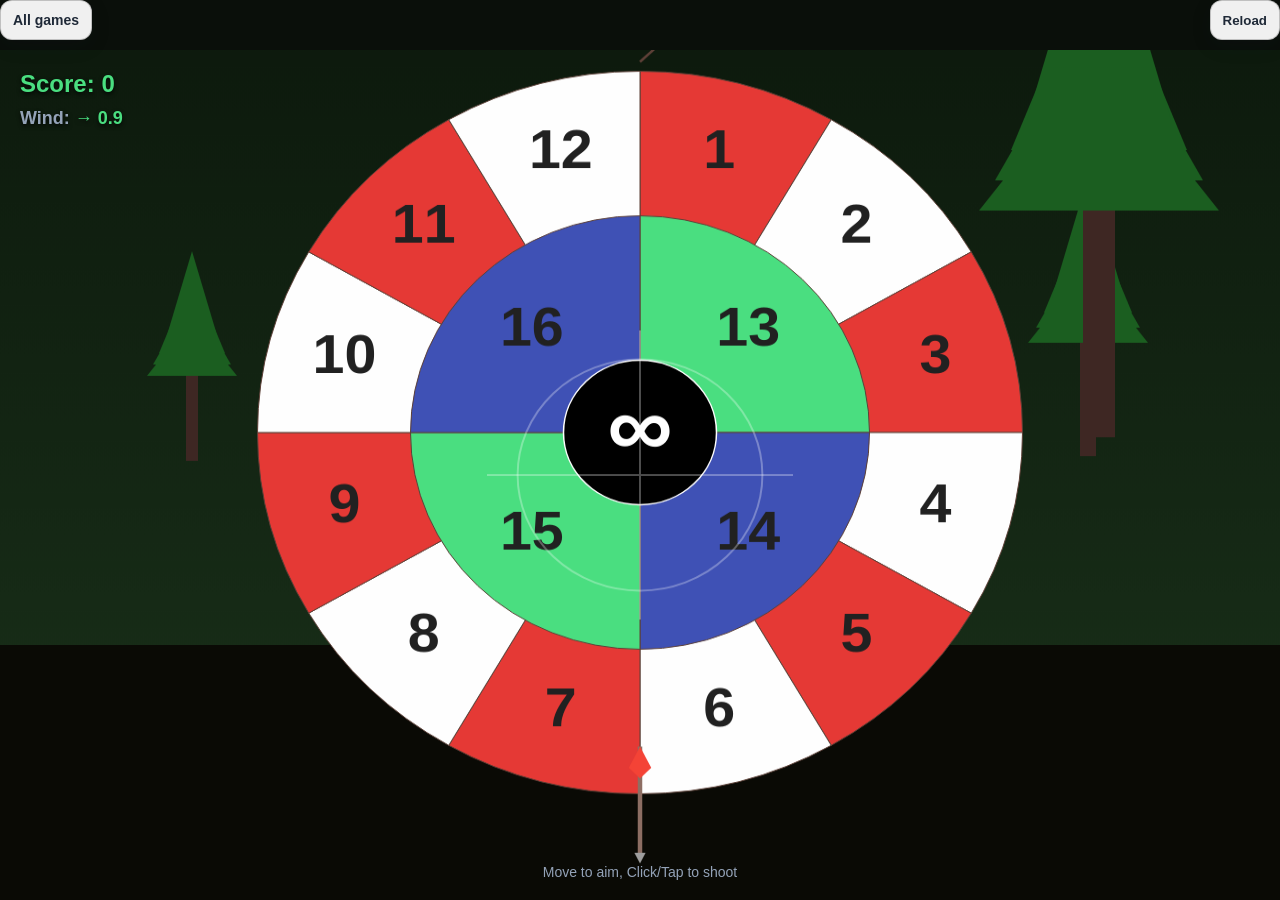
==== docs/games/archer/index.html @ 18b4fd48 "feat: add Archer game with 3D effects, wind mechanics, and mobile joystick" ====
<!DOCTYPE html>
<html lang="en">
<head>
    <meta charset="UTF-8">
    <meta name="viewport" content="width=device-width, initial-scale=1.0, viewport-fit=cover">
    <title>Archer - Pizza Games</title>
    <style>
        :root {
            --frame-pad: max(12px, env(safe-area-inset-top, 0px)) max(12px, env(safe-area-inset-right, 0px))
                max(12px, env(safe-area-inset-bottom, 0px)) max(12px, env(safe-area-inset-left, 0px));
        }
        html {
            box-sizing: border-box;
            height: 100%;
        }
        *, *::before, *::after {
            box-sizing: inherit;
        }
        body {
            margin: 0;
            padding: 0;
            min-height: 100%;
            min-height: 100dvh;
            background: #0a0f0a;
            color: #e2f0e2;
            font-family: 'Segoe UI', Tahoma, Geneva, Verdana, sans-serif;
            display: flex;
            flex-direction: column;
            align-items: stretch;
            overflow: hidden;
        }
        #game-container {
            position: absolute;
            top: 0;
            left: 0;
            width: 100%;
            height: 100%;
            display: flex;
            flex-direction: column;
            overflow: hidden;
        }
        .canvas-wrap {
            position: relative;
            width: 100%;
            height: 100%;
            overflow: hidden;
            margin: 0;
        }
        #gameCanvas {
            display: block;
            width: 100%;
            height: 100%;
            touch-action: none;
            background: #050805;
            cursor: crosshair;
        }
        #hud {
            position: absolute;
            top: 20px;
            left: 20px;
            pointer-events: none;
            display: flex;
            flex-direction: column;
            gap: 10px;
            text-shadow: 0 2px 4px rgba(0,0,0,0.8);
        }
        .score-box {
            font-size: 24px;
            font-weight: bold;
            color: #4ade80;
        }
        #feedback {
            position: absolute;
            top: 50%;
            left: 50%;
            transform: translate(-50%, -50%);
            font-size: 80px;
            pointer-events: none;
            opacity: 0;
            transition: opacity 0.3s ease, transform 0.5s ease;
        }
        #feedback.show {
            opacity: 1;
            transform: translate(-50%, -60%);
        }
        #instructions {
            position: absolute;
            bottom: 20px;
            left: 0;
            right: 0;
            text-align: center;
            color: #94a3b8;
            font-size: 14px;
            pointer-events: none;
        }
        /* Joystick Styles */
        .joystick {
            position: absolute;
            left: 50%;
            bottom: max(16px, env(safe-area-inset-bottom, 0px));
            width: 120px;
            height: 120px;
            z-index: 3;
            touch-action: none;
            -webkit-tap-highlight-color: transparent;
            display: none; /* Only show on mobile */
            transform: translateX(-50%);
        }
        .joystick__ring {
            position: absolute;
            inset: 0;
            border-radius: 50%;
            background: rgba(15, 23, 42, 0.55);
            border: 2px solid rgba(148, 163, 184, 0.35);
            box-shadow: inset 0 0 20px rgba(0, 0, 0, 0.35);
        }
        .joystick__knob {
            position: absolute;
            width: 44px;
            height: 44px;
            margin: -22px 0 0 -22px;
            left: 50%;
            top: 50%;
            border-radius: 50%;
            background: radial-gradient(circle at 30% 30%, #64748b, #334155);
            border: 2px solid rgba(226, 232, 240, 0.35);
            box-shadow: 0 4px 12px rgba(0, 0, 0, 0.4);
            pointer-events: none;
        }
        @media (max-width: 1024px) {
            .joystick {
                display: block;
            }
            #instructions {
                bottom: 170px;
            }
        }
    </style>
    <link rel="stylesheet" href="../../css/game-chrome.css">
</head>
<body>
    <div id="game-container">
        <div class="canvas-wrap">
            <canvas id="gameCanvas" width="1600" height="900" aria-label="Archery Range"></canvas>
            <div id="hud">
                <div class="score-box">Score: <span id="scoreVal">0</span></div>
                <div id="windBox" style="color: #94a3b8; font-size: 18px; font-weight: bold;">Wind: <span id="windVal">Calm</span></div>
                <div id="trophyBox" style="font-size: 24px; margin-top: 5px;"></div>
            </div>
            <div id="feedback" role="status" aria-live="polite"></div>
            <div id="instructions">Move to aim, Click/Tap to shoot</div>
            
            <div class="joystick" id="joystick">
                <div class="joystick__ring"></div>
                <div class="joystick__knob" id="joystickKnob"></div>
            </div>
        </div>
    </div>

    <script>
        (function() {
            const canvas = document.getElementById('gameCanvas');
            const ctx = canvas.getContext('2d');
            const scoreEl = document.getElementById('scoreVal');
            const feedbackEl = document.getElementById('feedback');
            const windEl = document.getElementById('windVal');
            const trophyBox = document.getElementById('trophyBox');
            const joystickEl = document.getElementById('joystick');
            const joystickKnob = document.getElementById('joystickKnob');

            let W, H;
            let score = 0;
            let wind = 0; // Horizontal wind force
            let trophyCount = 0;
            let gameState = 'aiming'; // 'aiming', 'flying', 'result'
            let arrow = { x: 0, y: 0, z: 0, vx: 0, vy: 0, vz: 0, active: false };
            let stuckArrows = []; // Array to store hit arrows
            let mouse = { x: 0, y: 0 };
            
            // Joystick logic
            let joystickVec = { x: 0, y: 0 };
            let joystickActive = false;
            let joystickPointerId = null;

            function clampJoystickClient(clientX, clientY) {
                const rect = joystickEl.getBoundingClientRect();
                const cx = rect.left + rect.width / 2;
                const cy = rect.top + rect.height / 2;
                const maxR = rect.width / 2 - 22;
                let dx = clientX - cx;
                let dy = clientY - cy;
                const len = Math.hypot(dx, dy) || 1;
                if (len > maxR) {
                    dx = (dx / len) * maxR;
                    dy = (dy / len) * maxR;
                }
                return { dx, dy, maxR };
            }

            function updateJoystickKnob(dx, dy) {
                joystickKnob.style.left = `calc(50% + ${dx}px)`;
                joystickKnob.style.top = `calc(50% + ${dy}px)`;
            }

            function bindJoystick() {
                const setFrom = (clientX, clientY) => {
                    const { dx, dy, maxR } = clampJoystickClient(clientX, clientY);
                    joystickVec.x = maxR > 0 ? dx / maxR : 0;
                    joystickVec.y = maxR > 0 ? dy / maxR : 0;
                    updateJoystickKnob(dx, dy);
                    
                    // Move crosshair based on joystick offset
                    mouse.x = W / 2 + joystickVec.x * (W * 0.4);
                    mouse.y = H / 2 + joystickVec.y * (H * 0.4);
                };
                const end = (e) => {
                    if (e && typeof e.pointerId === 'number' && joystickPointerId !== e.pointerId) {
                        return;
                    }
                    if (joystickPointerId != null) {
                        try {
                            if (joystickEl.hasPointerCapture(joystickPointerId)) {
                                joystickEl.releasePointerCapture(joystickPointerId);
                            }
                        } catch (_) {}
                    }
                    joystickPointerId = null;
                    joystickActive = false;
                    joystickVec.x = 0;
                    joystickVec.y = 0;
                    updateJoystickKnob(0, 0);
                };

                joystickEl.addEventListener('pointerdown', (e) => {
                    if (joystickPointerId != null) return;
                    joystickPointerId = e.pointerId;
                    try {
                        joystickEl.setPointerCapture(e.pointerId);
                    } catch (_) {
                        joystickPointerId = null;
                        return;
                    }
                    joystickActive = true;
                    setFrom(e.clientX, e.clientY);
                }, { passive: true });

                joystickEl.addEventListener('pointermove', (e) => {
                    if (e.pointerId !== joystickPointerId) return;
                    setFrom(e.clientX, e.clientY);
                }, { passive: true });

                joystickEl.addEventListener('pointerup', end);
                joystickEl.addEventListener('pointercancel', end);
            }

            bindJoystick();

            let TARGET_Z, TARGET_X, TARGET_Y, TREE_X;
            let RAD_OUTER_MAX, RAD_OUTER_MIN, RAD_INNER_MAX, RAD_INNER_MIN, RAD_CENTER;

            function resize() {
                const dpr = window.devicePixelRatio || 1;
                W = canvas.width = window.innerWidth;
                H = canvas.height = window.innerHeight;
                
                // Determine base scaling
                const isLandscape = W > H;
                const base = Math.min(W, H);
                const isMobile = W < 1024 || H < 1024;
                
                TARGET_Z = 1000;
                TARGET_X = W / 2;
                TARGET_Y = H * 0.45;
                
                // Base target size calculation
                if (isLandscape && isMobile) {
                    // Previous was 70%, now +40% = 98% of width (clamped)
                    RAD_OUTER_MAX = W * 0.98; 
                } else if (isMobile) {
                    // Portrait mobile: was 50%, now +40% = 70% of base
                    RAD_OUTER_MAX = base * 0.7;
                } else {
                    // Desktop/Large tablet
                    RAD_OUTER_MAX = base * 0.5;
                }
                
                // Safety clamp to ensure it fits vertically
                const maxHeightRadius = (H * 0.85) / 0.5 / 2;
                RAD_OUTER_MAX = Math.min(RAD_OUTER_MAX, maxHeightRadius);
                
                RAD_OUTER_MIN = RAD_OUTER_MAX * 0.6;
                RAD_INNER_MAX = RAD_OUTER_MAX * 0.6;
                RAD_INNER_MIN = RAD_OUTER_MAX * 0.2;
                RAD_CENTER = RAD_OUTER_MAX * 0.2;

                TREE_X = TARGET_X + RAD_OUTER_MAX * 0.6;

                if (gameState === 'aiming') {
                    mouse.x = W / 2;
                    mouse.y = H / 2;
                }
            }

            window.addEventListener('resize', resize);
            resize();

            function drawPineTree(x, y, scale) {
                ctx.save();
                ctx.translate(x, y);
                ctx.scale(scale, scale);
                
                // Trunk
                ctx.fillStyle = '#3e2723';
                ctx.fillRect(-20, 0, 40, 400);
                
                // Needles
                ctx.fillStyle = '#1b5e20';
                for (let i = 0; i < 4; i++) {
                    ctx.beginPath();
                    ctx.moveTo(0, -100 - i * 80);
                    ctx.lineTo(150 - i * 20, 100 - i * 40);
                    ctx.lineTo(-150 + i * 20, 100 - i * 40);
                    ctx.closePath();
                    ctx.fill();
                }
                ctx.restore();
            }

            function drawTarget(x, y, scale) {
                ctx.save();
                ctx.translate(x, y);
                ctx.scale(scale, scale);

                // Target Stand/Rope
                ctx.strokeStyle = '#5d4037';
                ctx.lineWidth = 5;
                ctx.beginPath();
                ctx.moveTo(0, -RAD_OUTER_MAX - 20);
                ctx.lineTo(RAD_OUTER_MAX * 0.5, -RAD_OUTER_MAX * 1.5);
                ctx.stroke();

                // Outer Ring
                ctx.lineWidth = 2;
                ctx.font = `bold ${Math.max(12, RAD_OUTER_MAX * 0.15)}px Arial`;
                ctx.textAlign = "center";
                ctx.textBaseline = "middle";

                for (let i = 1; i <= 12; i++) {
                    const startAngle = (i - 1) * (Math.PI * 2 / 12) - Math.PI / 2;
                    const endAngle = i * (Math.PI * 2 / 12) - Math.PI / 2;
                    
                    ctx.beginPath();
                    ctx.moveTo(0, 0);
                    ctx.arc(0, 0, RAD_OUTER_MAX, startAngle, endAngle);
                    ctx.closePath();
                    ctx.fillStyle = i % 2 === 0 ? '#fefefe' : '#e53935';
                    ctx.fill();
                    ctx.stroke();

                    // Numbers 1-12
                    const textAngle = startAngle + (endAngle - startAngle) / 2;
                    const tx = Math.cos(textAngle) * (RAD_OUTER_MAX + RAD_OUTER_MIN) / 2;
                    const ty = Math.sin(textAngle) * (RAD_OUTER_MAX + RAD_OUTER_MIN) / 2;
                    ctx.fillStyle = '#212121';
                    ctx.fillText(i, tx, ty);
                }

                // Inner Ring
                for (let i = 1; i <= 4; i++) {
                    const startAngle = (i - 1) * (Math.PI * 2 / 4) - Math.PI / 2;
                    const endAngle = i * (Math.PI * 2 / 4) - Math.PI / 2;
                    
                    ctx.beginPath();
                    ctx.moveTo(0, 0);
                    ctx.arc(0, 0, RAD_INNER_MAX, startAngle, endAngle);
                    ctx.closePath();
                    ctx.fillStyle = i % 2 === 0 ? '#3f51b5' : '#4ade80';
                    ctx.fill();
                    ctx.stroke();

                    // Numbers 13-16
                    const textAngle = startAngle + (endAngle - startAngle) / 2;
                    const tx = Math.cos(textAngle) * (RAD_INNER_MAX + RAD_INNER_MIN) / 2;
                    const ty = Math.sin(textAngle) * (RAD_INNER_MAX + RAD_INNER_MIN) / 2;
                    ctx.fillStyle = '#212121';
                    ctx.fillText(12 + i, tx, ty);
                }

                // Center (Infinity)
                ctx.beginPath();
                ctx.arc(0, 0, RAD_CENTER, 0, Math.PI * 2);
                ctx.fillStyle = '#000';
                ctx.fill();
                ctx.strokeStyle = '#fff';
                ctx.lineWidth = 3;
                ctx.stroke();
                
                ctx.fillStyle = '#fff';
                ctx.font = `bold ${RAD_CENTER * 1.2}px Arial`;
                ctx.fillText("∞", 0, 0);

                ctx.restore();
            }

            function drawArrow(x, y, z, active, isStuck) {
                const scale = 1 - (z / (TARGET_Z * 1.2));
                if (scale <= 0) return;

                ctx.save();
                ctx.translate(x, y);
                
                // Interpolate size multiplier during flight: 1x at start, 5x at target
                let sizeMultiplier;
                if (isStuck) {
                    sizeMultiplier = 5;
                } else {
                    sizeMultiplier = 1 + (z / TARGET_Z) * 4;
                }
                
                const baseScale = (Math.min(W, H) / 800) * sizeMultiplier;
                ctx.scale(scale * baseScale, scale * baseScale);

                // Calculate 3D Tilt Effect: Tilt away from center based on position
                const dx = x - TARGET_X;
                const dy = y - TARGET_Y;
                const distFromCenter = Math.hypot(dx, dy);
                const tiltFactor = distFromCenter / (RAD_OUTER_MAX * 0.5); // Normalize tilt
                const angle = Math.atan2(dy, dx);

                if (isStuck) {
                    ctx.rotate(angle + Math.PI / 2); // Align with radial vector
                    ctx.rotate(tiltFactor * 0.4); // Tilt outwards
                    ctx.translate(0, -10); // Offset tip slightly into target
                } else {
                    // Interpolate tilt during flight (0 at start, full at target)
                    const flightTiltProgress = z / TARGET_Z;
                    ctx.rotate(angle + Math.PI / 2);
                    ctx.rotate(tiltFactor * 0.4 * flightTiltProgress);
                }

                // Shaft
                ctx.strokeStyle = '#8d6e63';
                ctx.lineWidth = 4;
                ctx.beginPath();
                ctx.moveTo(0, 0);
                ctx.lineTo(0, 100);
                ctx.stroke();

                // Fletching
                ctx.fillStyle = '#f44336';
                ctx.beginPath();
                ctx.moveTo(-10, 80);
                ctx.lineTo(0, 70);
                ctx.lineTo(10, 80);
                ctx.lineTo(0, 100);
                ctx.closePath();
                ctx.fill();

                // Tip (when close or flying)
                if (z > TARGET_Z * 0.8 || !isStuck) {
                    ctx.fillStyle = '#9e9e9e';
                    ctx.beginPath();
                    ctx.moveTo(-5, 0);
                    ctx.lineTo(5, 0);
                    ctx.lineTo(0, -10);
                    ctx.closePath();
                    ctx.fill();
                }

                ctx.restore();
            }

            function showFeedback(text, color, isBig) {
                feedbackEl.textContent = text;
                feedbackEl.style.color = color || '#fff';
                feedbackEl.style.fontSize = isBig ? '160px' : '80px';
                feedbackEl.classList.add('show');
                setTimeout(() => {
                    feedbackEl.classList.remove('show');
                }, 1500);
            }

            function updateWind() {
                // Wind range from -1.5 to 1.5
                wind = (Math.random() - 0.5) * 3;
                if (Math.abs(wind) < 0.2) {
                    windEl.textContent = "Calm";
                    windEl.style.color = "#94a3b8";
                } else {
                    const dir = wind > 0 ? "→" : "←";
                    const strength = Math.abs(wind).toFixed(1);
                    windEl.textContent = `${dir} ${strength}`;
                    windEl.style.color = "#4ade80";
                }
            }

            // Initial wind
            updateWind();

            function shoot() {
                if (gameState !== 'aiming') return;
                
                gameState = 'flying';
                arrow.active = true;
                arrow.x = W / 2;
                arrow.y = H - 50;
                arrow.z = 0;
                
                const dx = (mouse.x - W/2);
                const dy = (mouse.y - (H - 50));
                
                arrow.vx = dx / 50;
                arrow.vy = dy / 50;
                arrow.vz = 20;
            }

            function resetGame(success) {
                if (!success) {
                    score = 0;
                    scoreEl.textContent = score;
                    showFeedback('👎', '#f44336');
                    stuckArrows = []; // Clear arrows on miss
                    trophyCount = 0;
                    trophyBox.textContent = "";
                }
                updateWind(); // Change wind after each shot
                setTimeout(() => {
                    gameState = 'aiming';
                    arrow.active = false;
                }, 800); // Faster reset for better flow
            }

            function checkHit() {
                const dist = Math.hypot(arrow.x - TARGET_X, arrow.y - TARGET_Y);
                const perspectiveScale = 0.5;
                const actualDist = dist / perspectiveScale;

                if (actualDist < RAD_CENTER) {
                    showFeedback('🏆', '#4ade80', true);
                    score += 100;
                    scoreEl.textContent = "∞"; // Always only infinity
                    trophyCount++;
                    trophyBox.textContent = "🏆".repeat(trophyCount);
                    stuckArrows.push({ x: arrow.x, y: arrow.y, z: arrow.z });
                    resetGame(true);
                } else if (actualDist < RAD_INNER_MAX) {
                    const angle = Math.atan2(arrow.y - TARGET_Y, arrow.x - TARGET_X) + Math.PI / 2;
                    let sector = Math.floor(((angle + Math.PI * 2) % (Math.PI * 2)) / (Math.PI * 2 / 4)) + 1;
                    const points = 12 + sector;
                    score += points;
                    if (scoreEl.textContent !== "∞") scoreEl.textContent = score;
                    showFeedback('+' + points, '#4ade80');
                    stuckArrows.push({ x: arrow.x, y: arrow.y, z: arrow.z });
                    resetGame(true);
                } else if (actualDist < RAD_OUTER_MAX) {
                    const angle = Math.atan2(arrow.y - TARGET_Y, arrow.x - TARGET_X) + Math.PI / 2;
                    let sector = Math.floor(((angle + Math.PI * 2) % (Math.PI * 2)) / (Math.PI * 2 / 12)) + 1;
                    score += sector;
                    if (scoreEl.textContent !== "∞") scoreEl.textContent = score;
                    showFeedback('+' + sector, '#fefefe');
                    stuckArrows.push({ x: arrow.x, y: arrow.y, z: arrow.z });
                    resetGame(true);
                } else {
                    resetGame(false);
                }
            }

            function update() {
                if (gameState === 'flying') {
                    arrow.x += arrow.vx + (wind * (arrow.z / TARGET_Z)); // Wind affects x, stronger as it goes deeper
                    arrow.y += arrow.vy;
                    arrow.z += arrow.vz;
                    arrow.vy += 0.05;

                    if (arrow.z >= TARGET_Z) {
                        gameState = 'result';
                        checkHit();
                    }
                }
            }

            function draw() {
                ctx.clearRect(0, 0, W, H);

                // Sky
                const skyGrd = ctx.createLinearGradient(0, 0, 0, H);
                skyGrd.addColorStop(0, '#0d1a0d');
                skyGrd.addColorStop(1, '#1b331b');
                ctx.fillStyle = skyGrd;
                ctx.fillRect(0, 0, W, H);

                // Forest Floor
                ctx.fillStyle = '#0a0a05';
                ctx.beginPath();
                ctx.moveTo(0, H * 0.7);
                ctx.lineTo(W, H * 0.7);
                ctx.lineTo(W, H);
                ctx.lineTo(0, H);
                ctx.closePath();
                ctx.fill();

                // Distant Trees
                drawPineTree(W * 0.15, H * 0.35, 0.3 * (H/900));
                drawPineTree(W * 0.85, H * 0.3, 0.4 * (H/900));

                // Target Pine Tree
                drawPineTree(TREE_X, H * 0.1, 0.8 * (H/900));

                // The Target
                drawTarget(TARGET_X, TARGET_Y, 0.5);

                // Stuck Arrows
                stuckArrows.forEach(sa => {
                    drawArrow(sa.x, sa.y, sa.z, true, true);
                });

                // Bow Preview / Crosshair
                if (gameState === 'aiming') {
                    ctx.strokeStyle = 'rgba(255,255,255,0.3)';
                    ctx.lineWidth = 2;
                    ctx.beginPath();
                    ctx.arc(mouse.x, mouse.y, RAD_CENTER * 0.8, 0, Math.PI * 2);
                    ctx.stroke();
                    ctx.beginPath();
                    ctx.moveTo(mouse.x - RAD_CENTER, mouse.y);
                    ctx.lineTo(mouse.x + RAD_CENTER, mouse.y);
                    ctx.moveTo(mouse.x, mouse.y - RAD_CENTER);
                    ctx.lineTo(mouse.x, mouse.y + RAD_CENTER);
                    ctx.stroke();
                    
                    drawArrow(W/2, H - 50, 0, true, false);
                }

                if (gameState === 'flying' || gameState === 'result') {
                    drawArrow(arrow.x, arrow.y, arrow.z, true, false);
                }

                requestAnimationFrame(draw);
            }

            function handleMove(e) {
                const rect = canvas.getBoundingClientRect();
                const clientX = e.touches ? e.touches[0].clientX : e.clientX;
                const clientY = e.touches ? e.touches[0].clientY : e.clientY;
                mouse.x = clientX - rect.left;
                mouse.y = clientY - rect.top;
            }

            canvas.addEventListener('mousemove', handleMove);
            canvas.addEventListener('touchmove', (e) => {
                e.preventDefault();
                handleMove(e);
            }, { passive: false });

            canvas.addEventListener('click', shoot);
            canvas.addEventListener('touchstart', (e) => {
                e.preventDefault();
                handleMove(e);
                shoot();
            }, { passive: false });

            // Start loop
            setInterval(update, 1000/60);
            draw();
        })();
    </script>
    <script src="../../js/game-chrome.js"></script>
    <script>
        mountGameChrome({
            mount: '#game-container',
            prepend: true,
            gamesUrl: '../../index.html',
            gamesLabel: 'All games',
            reloadLabel: 'Reload',
            toolbarAriaLabel: 'Game menu'
        });
        document.documentElement.style.setProperty('--game-chrome-bg', 'rgba(10, 20, 10, 0.92)');
        document.documentElement.style.setProperty('--game-chrome-text', '#e2f0e2');
        document.documentElement.style.setProperty('--game-chrome-border', 'rgba(148, 184, 148, 0.35)');
    </script>
</body>
</html>
---- docs/css/game-chrome.css ----
/**
 * Reusable in-game chrome: link to games index + reload.
 * Override variables on .game-chrome or a parent to match each game's palette.
 *
 * Layouts:
 * - .game-chrome--spread — full-width row, games left / reload right (align with canvas via parent width)
 * - .game-chrome--viewport — fixed top-right corner of the viewport (compact)
 */
.game-chrome {
    --game-chrome-bg: rgba(255, 255, 255, 0.94);
    --game-chrome-border: rgba(51, 51, 51, 0.25);
    --game-chrome-text: #1f2937;
    --game-chrome-accent: #ea580c;
    --game-chrome-accent-hover: #c2410c;
    --game-chrome-shadow: 0 6px 20px rgba(15, 23, 42, 0.12);
    --game-chrome-radius: 12px;
    --game-chrome-gap: 8px;
    --game-chrome-pad: 8px 12px;
    --game-chrome-font: inherit;
    --game-chrome-z: 1000;

    display: flex;
    align-items: center;
    font-family: var(--game-chrome-font);
    font-size: 14px;
    line-height: 1.2;
    pointer-events: auto;
    flex-shrink: 0;
    box-sizing: border-box;
}

/* Default: align with game column — games left, reload right */
.game-chrome--spread {
    position: relative;
    z-index: var(--game-chrome-z);
    width: 100%;
    flex-wrap: nowrap;
    justify-content: space-between;
    gap: var(--game-chrome-gap);
    margin-bottom: var(--game-chrome-row-gap, 10px);
}

/* Optional: pin to viewport corner (legacy / overlay games) */
.game-chrome--viewport {
    position: fixed;
    z-index: var(--game-chrome-z);
    top: max(12px, env(safe-area-inset-top, 0px));
    right: max(12px, env(safe-area-inset-right, 0px));
    flex-wrap: wrap;
    justify-content: flex-end;
    max-width: calc(100vw - 24px);
}

.game-chrome__link,
.game-chrome__reload {
    display: inline-flex;
    align-items: center;
    justify-content: center;
    min-height: 40px;
    padding: var(--game-chrome-pad);
    border-radius: var(--game-chrome-radius);
    border: 1px solid var(--game-chrome-border);
    background: var(--game-chrome-bg);
    color: var(--game-chrome-text);
    box-shadow: var(--game-chrome-shadow);
    text-decoration: none;
    font-weight: 600;
    cursor: pointer;
    -webkit-tap-highlight-color: transparent;
    transition: background-color 0.15s ease, color 0.15s ease, border-color 0.15s ease;
}

.game-chrome__link:hover,
.game-chrome__link:focus-visible,
.game-chrome__reload:hover,
.game-chrome__reload:focus-visible {
    background: var(--game-chrome-accent);
    color: #fff;
    border-color: var(--game-chrome-accent);
    outline: none;
}

.game-chrome__reload:active,
.game-chrome__link:active {
    background: var(--game-chrome-accent-hover);
    border-color: var(--game-chrome-accent-hover);
}
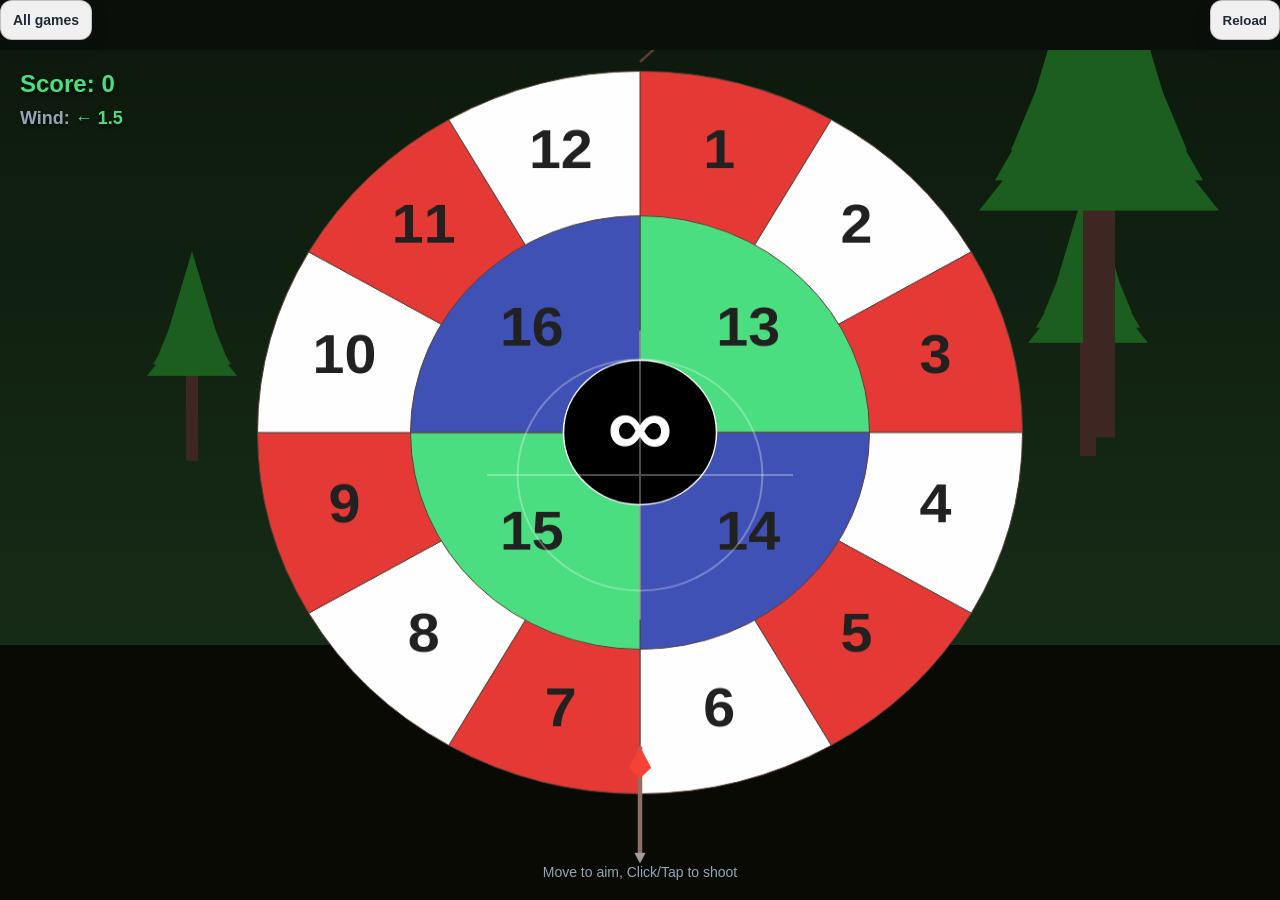
==== commit 61ca20a9: "feat: increase wind intensity and update wind on every hit" ====
--- a/docs/games/archer/index.html
+++ b/docs/games/archer/index.html
@@ -176,6 +176,8 @@
             let arrow = { x: 0, y: 0, z: 0, vx: 0, vy: 0, vz: 0, active: false };
             let stuckArrows = []; // Array to store hit arrows
             let mouse = { x: 0, y: 0 };
+            
+            const EMOJI_POOL = ['🚀', '🌈', '💎', '🔥', '✨', '🦄', '🍕', '🎉', '🌟', '👾', '🍀', '🎸', '🍦', '🛸', '👑'];
             
             // Joystick logic
             let joystickVec = { x: 0, y: 0 };
@@ -224,6 +226,12 @@
                             }
                         } catch (_) {}
                     }
+                    
+                    // Trigger shot on release if joystick was active
+                    if (joystickActive) {
+                        shoot();
+                    }
+
                     joystickPointerId = null;
                     joystickActive = false;
                     joystickVec.x = 0;
@@ -481,9 +489,9 @@
             }
 
             function updateWind() {
-                // Wind range from -1.5 to 1.5
-                wind = (Math.random() - 0.5) * 3;
-                if (Math.abs(wind) < 0.2) {
+                // Wind range from -3.0 to 3.0 (increased from 1.5)
+                wind = (Math.random() - 0.5) * 6;
+                if (Math.abs(wind) < 0.3) {
                     windEl.textContent = "Calm";
                     windEl.style.color = "#94a3b8";
                 } else {
@@ -536,11 +544,12 @@
                 const actualDist = dist / perspectiveScale;
 
                 if (actualDist < RAD_CENTER) {
-                    showFeedback('🏆', '#4ade80', true);
+                    const randomEmoji = EMOJI_POOL[Math.floor(Math.random() * EMOJI_POOL.length)];
+                    showFeedback(randomEmoji, '#4ade80', true);
                     score += 100;
                     scoreEl.textContent = "∞"; // Always only infinity
                     trophyCount++;
-                    trophyBox.textContent = "🏆".repeat(trophyCount);
+                    trophyBox.textContent += randomEmoji;
                     stuckArrows.push({ x: arrow.x, y: arrow.y, z: arrow.z });
                     resetGame(true);
                 } else if (actualDist < RAD_INNER_MAX) {
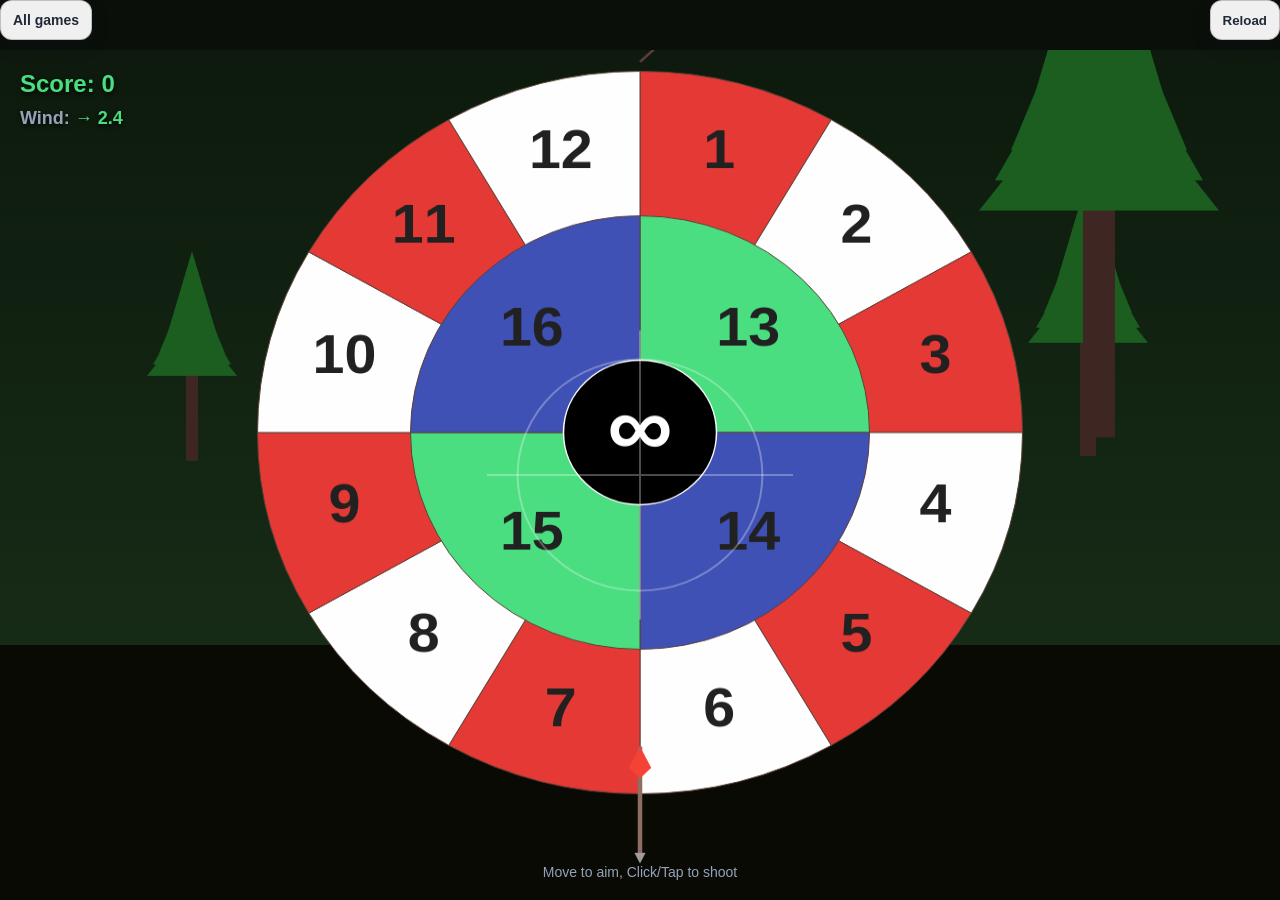
==== commit d975849d: "feat: add sad emoji feedback for outer ring hits" ====
--- a/docs/games/archer/index.html
+++ b/docs/games/archer/index.html
@@ -178,6 +178,7 @@
             let mouse = { x: 0, y: 0 };
             
             const EMOJI_POOL = ['🚀', '🌈', '💎', '🔥', '✨', '🦄', '🍕', '🎉', '🌟', '👾', '🍀', '🎸', '🍦', '🛸', '👑'];
+            const SAD_EMOJI_POOL = ['😟', '😢', '🥺', '😕', '🤕', '🥀', '📉', '💔'];
             
             // Joystick logic
             let joystickVec = { x: 0, y: 0 };
@@ -566,7 +567,10 @@
                     let sector = Math.floor(((angle + Math.PI * 2) % (Math.PI * 2)) / (Math.PI * 2 / 12)) + 1;
                     score += sector;
                     if (scoreEl.textContent !== "∞") scoreEl.textContent = score;
-                    showFeedback('+' + sector, '#fefefe');
+                    
+                    const sadEmoji = SAD_EMOJI_POOL[Math.floor(Math.random() * SAD_EMOJI_POOL.length)];
+                    showFeedback(sadEmoji + ' +' + sector, '#fefefe');
+                    
                     stuckArrows.push({ x: arrow.x, y: arrow.y, z: arrow.z });
                     resetGame(true);
                 } else {
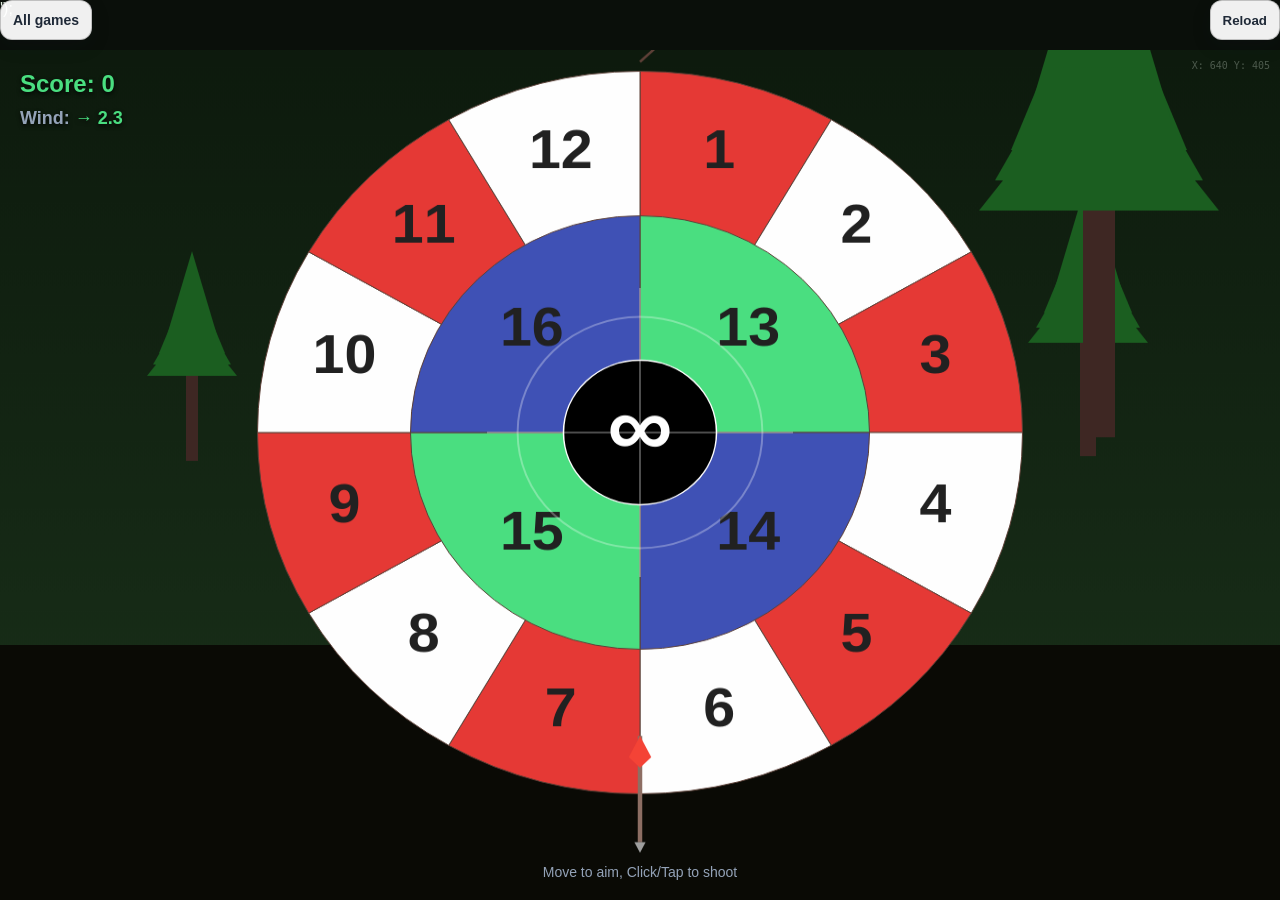
==== commit ab1d04a0: "feat(archer): tiered emojis, joystick shooting, precision fixes, and aim coords" ====
--- a/docs/games/archer/index.html
+++ b/docs/games/archer/index.html
@@ -74,10 +74,25 @@
             top: 50%;
             left: 50%;
             transform: translate(-50%, -50%);
-            font-size: 80px;
             pointer-events: none;
             opacity: 0;
             transition: opacity 0.3s ease, transform 0.5s ease;
+            background: rgba(255, 255, 255, 0.4);
+            padding: 20px 40px;
+            border-radius: 24px;
+            backdrop-filter: blur(4px);
+            display: flex;
+            flex-direction: column; /* Stack vertically */
+            align-items: center;
+            justify-content: center;
+        }
+        #feedback-score {
+            font-weight: bold;
+            line-height: 1;
+            margin-bottom: 5px;
+        }
+        #feedback-emoji {
+            line-height: 1;
         }
         #feedback.show {
             opacity: 1;
@@ -92,6 +107,16 @@
             color: #94a3b8;
             font-size: 14px;
             pointer-events: none;
+        }
+        #aim-coords {
+            position: absolute;
+            top: 10px;
+            right: 10px;
+            font-size: 10px;
+            color: rgba(226, 240, 226, 0.3);
+            pointer-events: none;
+            font-family: monospace;
+            text-shadow: none;
         }
         /* Joystick Styles */
         .joystick {
@@ -147,8 +172,12 @@
                 <div id="windBox" style="color: #94a3b8; font-size: 18px; font-weight: bold;">Wind: <span id="windVal">Calm</span></div>
                 <div id="trophyBox" style="font-size: 24px; margin-top: 5px;"></div>
             </div>
-            <div id="feedback" role="status" aria-live="polite"></div>
+            <div id="feedback" role="status" aria-live="polite">
+                <div id="feedback-score"></div>
+                <div id="feedback-emoji"></div>
+            </div>
             <div id="instructions">Move to aim, Click/Tap to shoot</div>
+            <div id="aim-coords"></div>
             
             <div class="joystick" id="joystick">
                 <div class="joystick__ring"></div>
@@ -163,8 +192,11 @@
             const ctx = canvas.getContext('2d');
             const scoreEl = document.getElementById('scoreVal');
             const feedbackEl = document.getElementById('feedback');
+            const feedbackScore = document.getElementById('feedback-score');
+            const feedbackEmoji = document.getElementById('feedback-emoji');
             const windEl = document.getElementById('windVal');
             const trophyBox = document.getElementById('trophyBox');
+            const aimCoordsEl = document.getElementById('aim-coords');
             const joystickEl = document.getElementById('joystick');
             const joystickKnob = document.getElementById('joystickKnob');
 
@@ -177,7 +209,8 @@
             let stuckArrows = []; // Array to store hit arrows
             let mouse = { x: 0, y: 0 };
             
-            const EMOJI_POOL = ['🚀', '🌈', '💎', '🔥', '✨', '🦄', '🍕', '🎉', '🌟', '👾', '🍀', '🎸', '🍦', '🛸', '👑'];
+            const EPIC_EMOJI_POOL = ['🚀', '💎', '🔥', '✨', '👑', '🌌', '🌋', '🛸', '🎖️', '☄️'];
+            const POSITIVE_EMOJI_POOL = ['💎', '🦄', '🍕', '🎉', '🌟', '👾', '🍀', '🎸', '🍦', '🥳', '😎', '🍪'];
             const SAD_EMOJI_POOL = ['😟', '😢', '🥺', '😕', '🤕', '🥀', '📉', '💔'];
             
             // Joystick logic
@@ -306,7 +339,7 @@
 
                 if (gameState === 'aiming') {
                     mouse.x = W / 2;
-                    mouse.y = H / 2;
+                    mouse.y = H  *0.45;
                 }
             }
 
@@ -439,7 +472,6 @@
                 if (isStuck) {
                     ctx.rotate(angle + Math.PI / 2); // Align with radial vector
                     ctx.rotate(tiltFactor * 0.4); // Tilt outwards
-                    ctx.translate(0, -10); // Offset tip slightly into target
                 } else {
                     // Interpolate tilt during flight (0 at start, full at target)
                     const flightTiltProgress = z / TARGET_Z;
@@ -451,17 +483,17 @@
                 ctx.strokeStyle = '#8d6e63';
                 ctx.lineWidth = 4;
                 ctx.beginPath();
-                ctx.moveTo(0, 0);
-                ctx.lineTo(0, 100);
+                ctx.moveTo(0, 10); // Start shaft at base of tip
+                ctx.lineTo(0, 110);
                 ctx.stroke();
 
                 // Fletching
                 ctx.fillStyle = '#f44336';
                 ctx.beginPath();
-                ctx.moveTo(-10, 80);
-                ctx.lineTo(0, 70);
-                ctx.lineTo(10, 80);
-                ctx.lineTo(0, 100);
+                ctx.moveTo(-10, 90);
+                ctx.lineTo(0, 80);
+                ctx.lineTo(10, 90);
+                ctx.lineTo(0, 110);
                 ctx.closePath();
                 ctx.fill();
 
@@ -469,9 +501,9 @@
                 if (z > TARGET_Z * 0.8 || !isStuck) {
                     ctx.fillStyle = '#9e9e9e';
                     ctx.beginPath();
-                    ctx.moveTo(-5, 0);
-                    ctx.lineTo(5, 0);
-                    ctx.lineTo(0, -10);
+                    ctx.moveTo(-5, 10); // Base of tip
+                    ctx.lineTo(5, 10);
+                    ctx.lineTo(0, 0); // POINT of tip at exactly 0,0
                     ctx.closePath();
                     ctx.fill();
                 }
@@ -479,14 +511,25 @@
                 ctx.restore();
             }
 
-            function showFeedback(text, color, isBig) {
-                feedbackEl.textContent = text;
-                feedbackEl.style.color = color || '#fff';
-                feedbackEl.style.fontSize = isBig ? '160px' : '80px';
+            function showFeedback(emoji, scoreText, color, isBig) {
+                feedbackEmoji.textContent = emoji;
+                feedbackScore.textContent = scoreText || "";
+                feedbackScore.style.color = color || '#fff';
+                
+                // Scale font size relative to target diameter (RAD_OUTER_MAX)
+                const targetDiameter = RAD_OUTER_MAX;
+                const emojiSize = isBig ? targetDiameter * 1.2 : targetDiameter * 0.7;
+                
+                // Score is 10 times smaller than emoji as requested
+                const scoreSize = emojiSize * 0.1;
+                
+                feedbackEmoji.style.fontSize = emojiSize + 'px';
+                feedbackScore.style.fontSize = scoreSize + 'px';
+                
                 feedbackEl.classList.add('show');
                 setTimeout(() => {
                     feedbackEl.classList.remove('show');
-                }, 1500);
+                }, 1500); 
             }
 
             function updateWind() {
@@ -527,7 +570,7 @@
                 if (!success) {
                     score = 0;
                     scoreEl.textContent = score;
-                    showFeedback('👎', '#f44336');
+                    showFeedback('👎', '', '#f44336');
                     stuckArrows = []; // Clear arrows on miss
                     trophyCount = 0;
                     trophyBox.textContent = "";
@@ -541,35 +584,41 @@
 
             function checkHit() {
                 const dist = Math.hypot(arrow.x - TARGET_X, arrow.y - TARGET_Y);
-                const perspectiveScale = 0.5;
+                const perspectiveScale = 1;//0.5;
                 const actualDist = dist / perspectiveScale;
 
-                if (actualDist < RAD_CENTER) {
-                    const randomEmoji = EMOJI_POOL[Math.floor(Math.random() * EMOJI_POOL.length)];
-                    showFeedback(randomEmoji, '#4ade80', true);
+                // Added 5 unit buffer to center detection for better feel and to match visual stroke
+                if (actualDist < RAD_CENTER + 0) {
+                    const randomEmoji = EPIC_EMOJI_POOL[Math.floor(Math.random() * EPIC_EMOJI_POOL.length)];
+                    showFeedback(randomEmoji, '', '#000000', true); // Center is black/infinity
                     score += 100;
                     scoreEl.textContent = "∞"; // Always only infinity
                     trophyCount++;
                     trophyBox.textContent += randomEmoji;
                     stuckArrows.push({ x: arrow.x, y: arrow.y, z: arrow.z });
                     resetGame(true);
-                } else if (actualDist < RAD_INNER_MAX) {
+                } else if (actualDist < RAD_INNER_MAX + 0) {
                     const angle = Math.atan2(arrow.y - TARGET_Y, arrow.x - TARGET_X) + Math.PI / 2;
                     let sector = Math.floor(((angle + Math.PI * 2) % (Math.PI * 2)) / (Math.PI * 2 / 4)) + 1;
                     const points = 12 + sector;
                     score += points;
                     if (scoreEl.textContent !== "∞") scoreEl.textContent = score;
-                    showFeedback('+' + points, '#4ade80');
+                    
+                    const randomEmoji = POSITIVE_EMOJI_POOL[Math.floor(Math.random() * POSITIVE_EMOJI_POOL.length)];
+                    const sectorColor = sector % 2 === 0 ? '#3f51b5' : '#4ade80';
+                    showFeedback(randomEmoji, '+' + points, sectorColor);
+                    
                     stuckArrows.push({ x: arrow.x, y: arrow.y, z: arrow.z });
                     resetGame(true);
-                } else if (actualDist < RAD_OUTER_MAX) {
+                } else if (actualDist < RAD_OUTER_MAX + 0) {
                     const angle = Math.atan2(arrow.y - TARGET_Y, arrow.x - TARGET_X) + Math.PI / 2;
                     let sector = Math.floor(((angle + Math.PI * 2) % (Math.PI * 2)) / (Math.PI * 2 / 12)) + 1;
                     score += sector;
                     if (scoreEl.textContent !== "∞") scoreEl.textContent = score;
                     
                     const sadEmoji = SAD_EMOJI_POOL[Math.floor(Math.random() * SAD_EMOJI_POOL.length)];
-                    showFeedback(sadEmoji + ' +' + sector, '#fefefe');
+                    const sectorColor = sector % 2 === 0 ? '#555555' : '#e53935'; // Match outer ring colors
+                    showFeedback(sadEmoji, '+' + sector, sectorColor);
                     
                     stuckArrows.push({ x: arrow.x, y: arrow.y, z: arrow.z });
                     resetGame(true);
@@ -580,12 +629,23 @@
 
             function update() {
                 if (gameState === 'flying') {
-                    arrow.x += arrow.vx + (wind * (arrow.z / TARGET_Z)); // Wind affects x, stronger as it goes deeper
+                    // Store previous state for interpolation
+                    const oldX = arrow.x;
+                    const oldY = arrow.y;
+                    const oldZ = arrow.z;
+
+                    arrow.x += arrow.vx + (wind * (arrow.z / TARGET_Z));
                     arrow.y += arrow.vy;
                     arrow.z += arrow.vz;
                     arrow.vy += 0.05;
 
                     if (arrow.z >= TARGET_Z) {
+                        // Interpolate exact x and y at TARGET_Z
+                        const t = (TARGET_Z - oldZ) / (arrow.z - oldZ);
+                        arrow.x = oldX + (arrow.x - oldX) * t;
+                        arrow.y = oldY + (arrow.y - oldY) * t;
+                        arrow.z = TARGET_Z;
+
                         gameState = 'result';
                         checkHit();
                     }
@@ -594,6 +654,9 @@
 
             function draw() {
                 ctx.clearRect(0, 0, W, H);
+                
+                // Update Aim Coordinates in HUD
+                aimCoordsEl.textContent = `X: ${Math.round(mouse.x)} Y: ${Math.round(mouse.y)}`;
 
                 // Sky
                 const skyGrd = ctx.createLinearGradient(0, 0, 0, H);
@@ -644,7 +707,7 @@
                     drawArrow(W/2, H - 50, 0, true, false);
                 }
 
-                if (gameState === 'flying' || gameState === 'result') {
+                if (gameState === 'flying') {
                     drawArrow(arrow.x, arrow.y, arrow.z, true, false);
                 }
 
@@ -693,3 +756,7 @@
     </script>
 </body>
 </html>
+');
+    </script>
+</body>
+</html>
